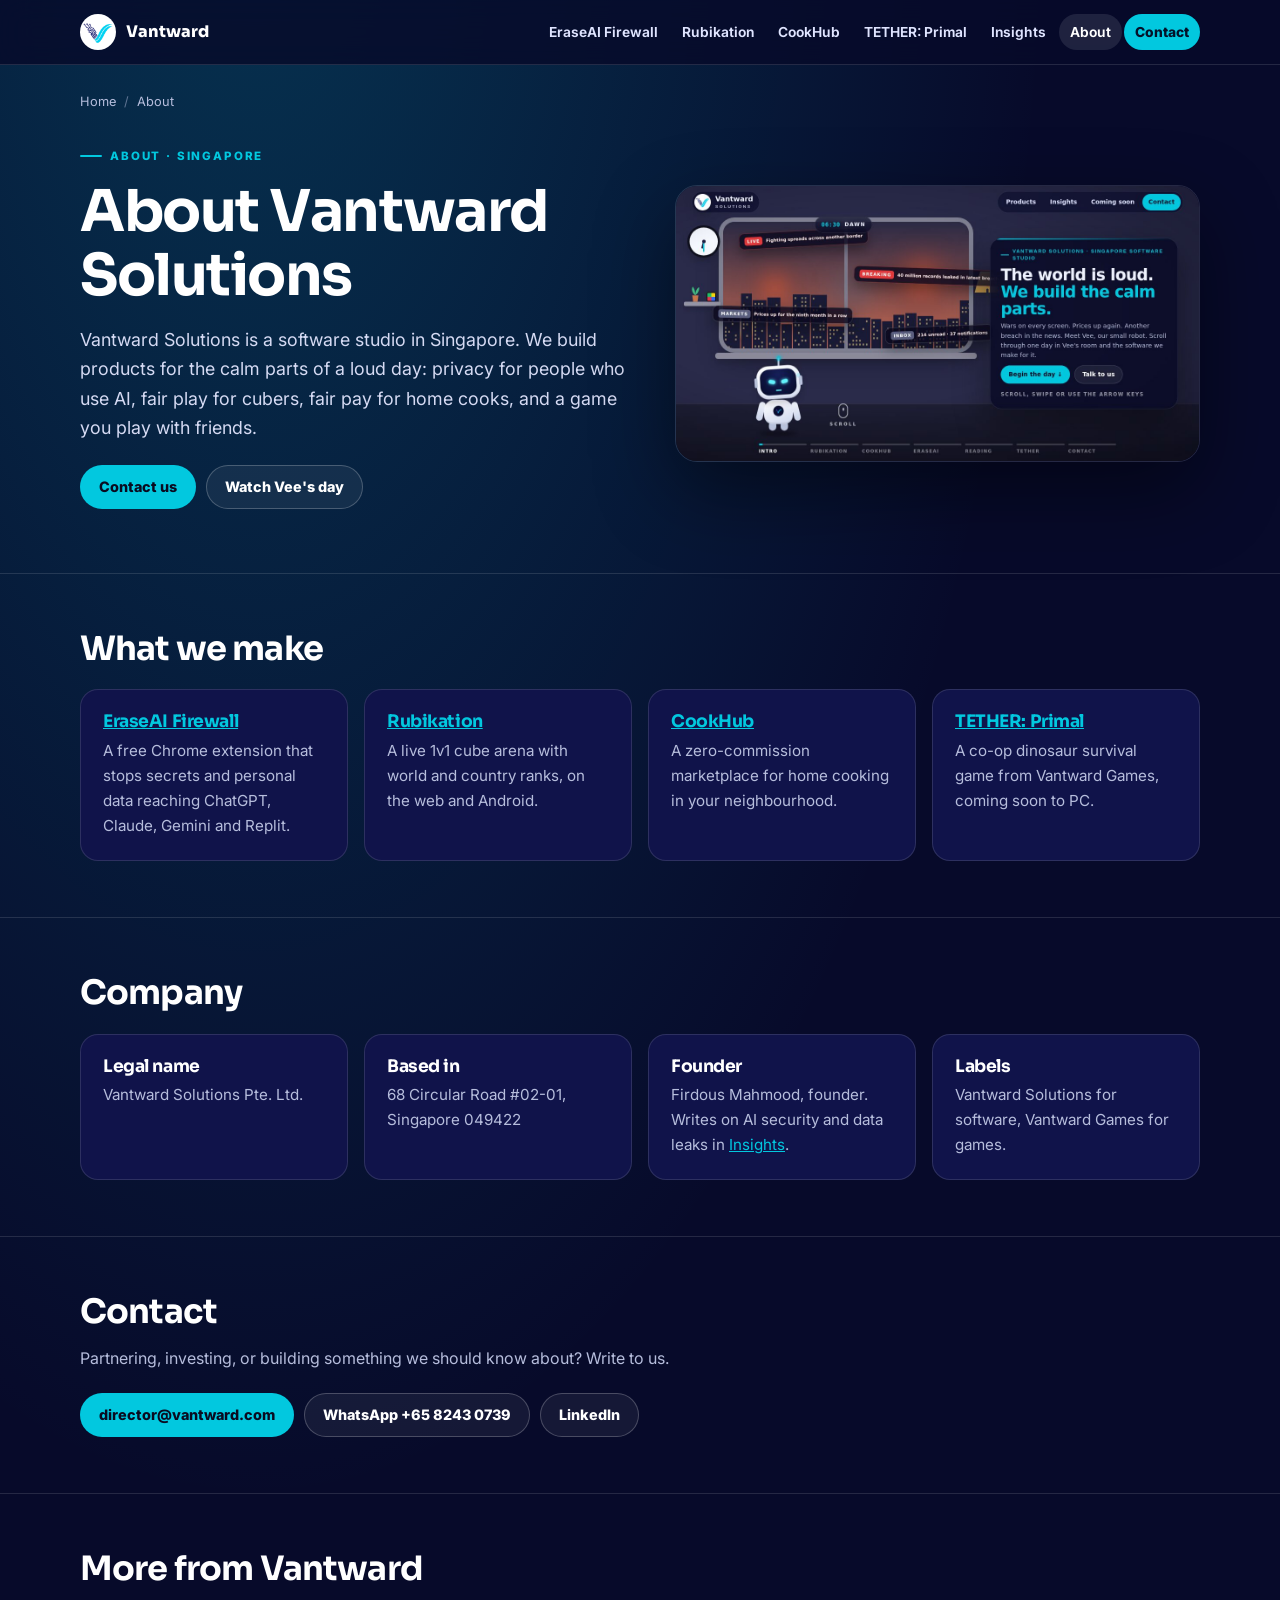
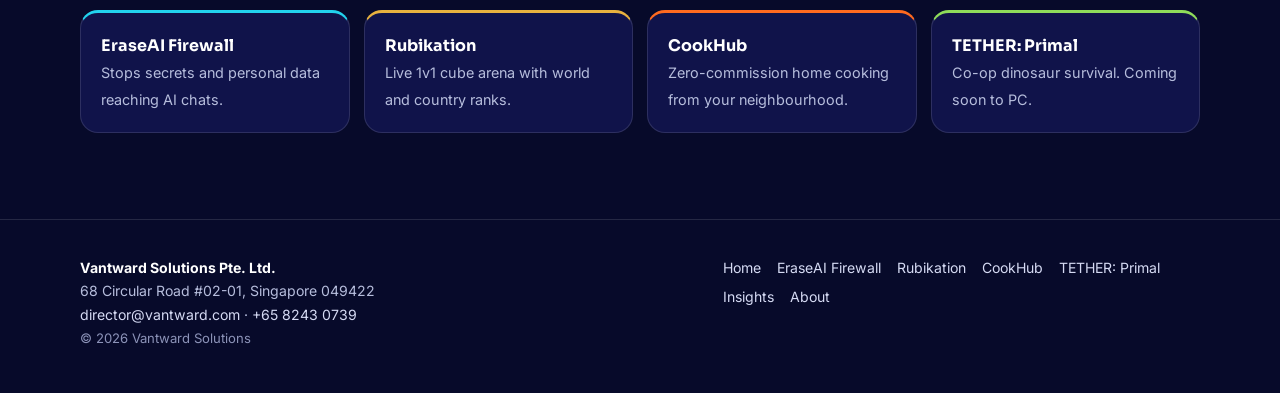
==== about/index.html @ f8a60216 "Add product pages, structured data and crawl files for search. The homepage is one animated page, so" ====
<!doctype html>
<html lang="en">
<head>
  <meta charset="utf-8">
  <meta name="viewport" content="width=device-width, initial-scale=1">
  <meta name="theme-color" content="#0a0c45">
  <title>About Vantward Solutions | Software Studio in Singapore</title>
  <meta name="description" content="Vantward Solutions Pte. Ltd. is a Singapore software studio founded by Firdous Mahmood. We make EraseAI Firewall, Rubikation, CookHub and, under Vantward Games, TETHER: Primal.">
  <meta name="robots" content="index,follow,max-image-preview:large">
  <link rel="canonical" href="https://vantward.com/about/">
  <meta property="og:type" content="website">
  <meta property="og:site_name" content="Vantward Solutions">
  <meta property="og:locale" content="en_SG">
  <meta property="og:url" content="https://vantward.com/about/">
  <meta property="og:title" content="About Vantward Solutions | Software Studio in Singapore">
  <meta property="og:description" content="Vantward Solutions Pte. Ltd. is a Singapore software studio founded by Firdous Mahmood. We make EraseAI Firewall, Rubikation, CookHub and, under Vantward Games, TETHER: Primal.">
  <meta property="og:image" content="https://vantward.com/assets/og/home.jpg">
  <meta property="og:image:width" content="1200">
  <meta property="og:image:height" content="630">
  <meta property="og:image:alt" content="Vee the robot in a room at dawn, the opening scene of vantward.com">
  <meta name="twitter:card" content="summary_large_image">
  <meta name="twitter:title" content="About Vantward Solutions | Software Studio in Singapore">
  <meta name="twitter:description" content="Vantward Solutions Pte. Ltd. is a Singapore software studio founded by Firdous Mahmood. We make EraseAI Firewall, Rubikation, CookHub and, under Vantward Games, TETHER: Primal.">
  <meta name="twitter:image" content="https://vantward.com/assets/og/home.jpg">
  <link rel="icon" type="image/png" href="/assets/favicon.png">
  <link rel="apple-touch-icon" href="/assets/icon-192.png">
  <link rel="manifest" href="/site.webmanifest">
  <link rel="preconnect" href="https://fonts.googleapis.com">
  <link rel="preconnect" href="https://fonts.gstatic.com" crossorigin>
  <link href="https://fonts.googleapis.com/css2?family=Inter:wght@400;600;700;800&family=Sora:wght@700;800&display=swap" rel="stylesheet">
  <link rel="stylesheet" href="/assets/site.css">
  <style>:root { --acc: #02c8df; }</style>
  <script type="application/ld+json">
{
  "@context": "https://schema.org",
  "@graph": [
    {
      "@type": "WebPage",
      "@id": "https://vantward.com/about/#page",
      "url": "https://vantward.com/about/",
      "name": "About Vantward Solutions | Software Studio in Singapore",
      "description": "Vantward Solutions Pte. Ltd. is a Singapore software studio founded by Firdous Mahmood. We make EraseAI Firewall, Rubikation, CookHub and, under Vantward Games, TETHER: Primal.",
      "isPartOf": {
        "@id": "https://vantward.com/#website"
      },
      "publisher": {
        "@id": "https://vantward.com/#org"
      },
      "primaryImageOfPage": "https://vantward.com/assets/og/home.jpg",
      "dateModified": "2026-10-07",
      "inLanguage": "en"
    },
    {
      "@type": "BreadcrumbList",
      "itemListElement": [
        {
          "@type": "ListItem",
          "position": 1,
          "name": "Home",
          "item": "https://vantward.com/"
        },
        {
          "@type": "ListItem",
          "position": 2,
          "name": "About",
          "item": "https://vantward.com/about/"
        }
      ]
    },
    {
      "@type": "AboutPage",
      "url": "https://vantward.com/about/",
      "mainEntity": {
        "@id": "https://vantward.com/#org"
      }
    }
  ]
}
  </script>
</head>
<body>
  <a class="skip" href="#main">Skip to content</a>
  <header class="top">
    <div class="wrap">
      <a class="brand" href="/"><span><img src="/assets/logo-mark-96.png" alt="" width="30" height="30"></span>Vantward</a>
      <nav aria-label="Primary">
        <a href="/eraseai-firewall/">EraseAI Firewall</a>
        <a href="/rubikation/">Rubikation</a>
        <a href="/cookhub/">CookHub</a>
        <a href="/tether-primal/">TETHER: Primal</a>
        <a href="/insights/">Insights</a>
        <a href="/about/" aria-current="page">About</a>
        <a class="cta" href="/about/#contact">Contact</a>
      </nav>
    </div>
  </header>

  <main id="main">
    <div class="wrap">
      <ol class="crumbs" aria-label="Breadcrumb"><li><a href="/">Home</a></li><li aria-current="page">About</li></ol>
      <div class="hero">
        <div>
          <span class="eyebrow">About · Singapore</span>
          <h1>About Vantward Solutions</h1>
          <p class="lead">Vantward Solutions is a software studio in Singapore. We build products for the calm parts of a loud day: privacy for people who use AI, fair play for cubers, fair pay for home cooks, and a game you play with friends.</p>
          <div class="btns">
        <a class="btn primary" href="#contact">Contact us</a>
        <a class="btn" href="/">Watch Vee's day</a>
          </div>
        </div>
        <figure><img src="/assets/og/home.jpg" alt="Vee the robot in a room at dawn, the opening scene of vantward.com" width="1200" height="630" fetchpriority="high"></figure>
      </div>
    </div>

  <section class="block">
    <div class="wrap">
      <h2>What we make</h2>
      <div class="grid">
        <div class="tile"><h3><a href="/eraseai-firewall/">EraseAI Firewall</a></h3><p>A free Chrome extension that stops secrets and personal data reaching ChatGPT, Claude, Gemini and Replit.</p></div>
        <div class="tile"><h3><a href="/rubikation/">Rubikation</a></h3><p>A live 1v1 cube arena with world and country ranks, on the web and Android.</p></div>
        <div class="tile"><h3><a href="/cookhub/">CookHub</a></h3><p>A zero-commission marketplace for home cooking in your neighbourhood.</p></div>
        <div class="tile"><h3><a href="/tether-primal/">TETHER: Primal</a></h3><p>A co-op dinosaur survival game from Vantward Games, coming soon to PC.</p></div>
      </div>
    </div>
  </section>

  <section class="block">
    <div class="wrap">
      <h2>Company</h2>
      <div class="grid">
        <div class="tile"><h3>Legal name</h3><p>Vantward Solutions Pte. Ltd.</p></div>
        <div class="tile"><h3>Based in</h3><p>68 Circular Road #02-01, Singapore 049422</p></div>
        <div class="tile"><h3>Founder</h3><p>Firdous Mahmood, founder. Writes on AI security and data leaks in <a href="/insights/">Insights</a>.</p></div>
        <div class="tile"><h3>Labels</h3><p>Vantward Solutions for software, Vantward Games for games.</p></div>
      </div>
    </div>
  </section>

  <section class="block" id="contact">
    <div class="wrap">
      <h2>Contact</h2>
      <p>Partnering, investing, or building something we should know about? Write to us.</p>
      <div class="btns">
        <a class="btn primary" href="mailto:director@vantward.com?subject=Hello%20Vantward">director@vantward.com</a>
        <a class="btn" href="https://wa.me/6582430739" rel="noopener">WhatsApp +65 8243 0739</a>
        <a class="btn" href= + LI_COMPANY_POST +  rel="noopener">LinkedIn</a>
      </div>
    </div>
  </section>

    <section class="block">
      <div class="wrap">
        <h2>More from Vantward</h2>
        <div class="others">
      <a class="other" href="/eraseai-firewall/" style="--c:#22d3ee"><b>EraseAI Firewall</b><span>Stops secrets and personal data reaching AI chats.</span></a>
      <a class="other" href="/rubikation/" style="--c:#e8b23f"><b>Rubikation</b><span>Live 1v1 cube arena with world and country ranks.</span></a>
      <a class="other" href="/cookhub/" style="--c:#ff6a1f"><b>CookHub</b><span>Zero-commission home cooking from your neighbourhood.</span></a>
      <a class="other" href="/tether-primal/" style="--c:#8fdc5a"><b>TETHER: Primal</b><span>Co-op dinosaur survival. Coming soon to PC.</span></a>
        </div>
      </div>
    </section>
  </main>

  <footer>
    <div class="wrap">
      <div>
        <b style="color:#fff">Vantward Solutions Pte. Ltd.</b><br>
        68 Circular Road #02-01, Singapore 049422<br>
        <a href="mailto:director@vantward.com">director@vantward.com</a> · <a href="https://wa.me/6582430739">+65 8243 0739</a><br>
        <span class="note">© 2026 Vantward Solutions</span>
      </div>
      <nav aria-label="Footer">
        <a href="/">Home</a>
        <a href="/eraseai-firewall/">EraseAI Firewall</a>
        <a href="/rubikation/">Rubikation</a>
        <a href="/cookhub/">CookHub</a>
        <a href="/tether-primal/">TETHER: Primal</a>
        <a href="/insights/">Insights</a>
        <a href="/about/">About</a>
      </nav>
    </div>
  </footer>
</body>
</html>
---- assets/site.css ----
/* Shared styles for the inner pages (the homepage carries its own). */
:root {
  --navy: #0a0c45;
  --ink: #070a2a;
  --panel: #10134a;
  --line: rgba(255, 255, 255, .12);
  --text: #eef2ff;
  --muted: #b6bddc;
  --cyan: #02c8df;
  --acc: var(--cyan);
  --max: 1120px;
}
* { box-sizing: border-box; }
html { -webkit-text-size-adjust: 100%; scroll-behavior: smooth; }
body {
  margin: 0;
  background: radial-gradient(ellipse at 20% -10%, color-mix(in srgb, var(--acc) 22%, transparent), transparent 55%), var(--ink);
  color: var(--text);
  font-family: "Inter", system-ui, -apple-system, "Segoe UI", sans-serif;
  line-height: 1.65;
  -webkit-font-smoothing: antialiased;
}
a { color: var(--acc); }
img { max-width: 100%; height: auto; display: block; }
h1, h2, h3 { font-family: "Sora", "Inter", system-ui, sans-serif; letter-spacing: -.025em; line-height: 1.12; color: #fff; }
h1 { font-size: clamp(2.1rem, 5vw, 3.6rem); margin: 14px 0 0; }
h2 { font-size: clamp(1.5rem, 3vw, 2.1rem); margin: 0 0 14px; }
h3 { font-size: 1.08rem; margin: 0 0 6px; }
p { margin: 0 0 14px; }
.wrap { width: min(var(--max), calc(100% - 32px)); margin: 0 auto; }
.skip { position: absolute; left: -999px; top: 8px; background: #fff; color: #000; padding: 8px 12px; border-radius: 8px; z-index: 99; }
.skip:focus { left: 8px; }

/* Header */
.top { position: sticky; top: 0; z-index: 20; background: rgba(7, 10, 42, .82); border-bottom: 1px solid var(--line); backdrop-filter: blur(14px); -webkit-backdrop-filter: blur(14px); }
.top .wrap { display: flex; align-items: center; justify-content: space-between; gap: 16px; min-height: 64px; }
.brand { display: flex; align-items: center; gap: 10px; text-decoration: none; color: #fff; font-family: "Sora", sans-serif; font-weight: 800; }
.brand span { width: 36px; height: 36px; border-radius: 50%; background: #fff; display: grid; place-items: center; }
.brand img { width: 30px; height: 30px; }
.top nav { display: flex; gap: 2px; flex-wrap: wrap; justify-content: flex-end; }
.top nav a { color: #dfe4ff; text-decoration: none; font-size: .86rem; font-weight: 650; padding: 7px 11px; border-radius: 999px; }
.top nav a:hover, .top nav a[aria-current="page"] { background: rgba(255, 255, 255, .1); color: #fff; }
.top nav a.cta { background: var(--cyan); color: #04122a; font-weight: 800; }
@media (max-width: 900px) { .top nav a:not(.cta) { display: none; } }

/* Breadcrumb */
.crumbs { font-size: .8rem; color: var(--muted); margin: 26px 0 0; padding: 0; list-style: none; display: flex; gap: 8px; flex-wrap: wrap; }
.crumbs li + li::before { content: "/"; margin-right: 8px; opacity: .5; }
.crumbs a { color: var(--muted); text-decoration: none; }
.crumbs a:hover { color: #fff; }

/* Hero */
.hero { display: grid; grid-template-columns: 1.05fr 1fr; gap: 44px; align-items: center; padding: 26px 0 64px; }
.eyebrow { display: inline-flex; align-items: center; gap: 8px; font-size: .72rem; font-weight: 800; letter-spacing: .16em; text-transform: uppercase; color: var(--acc); }
.eyebrow::before { content: ""; width: 22px; height: 2px; border-radius: 2px; background: currentColor; }
.lead { font-size: 1.12rem; color: #d5daf3; margin-top: 16px; }
.tag { font-family: "Sora", sans-serif; font-weight: 700; color: #fff; font-size: 1.15rem; margin-top: 8px; }
.hero figure { margin: 0; border-radius: 22px; overflow: hidden; border: 1px solid var(--line); box-shadow: 0 30px 80px rgba(0, 0, 0, .45); }
@media (max-width: 860px) { .hero { grid-template-columns: 1fr; gap: 28px; padding-bottom: 40px; } }

/* Buttons */
.btns { display: flex; flex-wrap: wrap; gap: 10px; margin-top: 22px; }
.btn { display: inline-flex; align-items: center; min-height: 44px; padding: 0 18px; border-radius: 999px; font-weight: 800; font-size: .9rem; text-decoration: none; border: 1px solid rgba(255, 255, 255, .22); background: rgba(255, 255, 255, .06); color: #fff; }
.btn:hover { border-color: rgba(255, 255, 255, .5); }
.btn.primary { background: var(--acc); color: #0a0b20; border-color: transparent; }
.btn.soon { border-style: dashed; color: var(--muted); }

/* Sections */
section.block { padding: 56px 0; border-top: 1px solid var(--line); }
section.block > .wrap > p, .prose p { color: var(--muted); max-width: 760px; }
.grid { display: grid; grid-template-columns: repeat(auto-fit, minmax(240px, 1fr)); gap: 16px; margin-top: 22px; }
.tile { padding: 22px; border-radius: 18px; background: var(--panel); border: 1px solid var(--line); }
.tile p { color: var(--muted); margin: 0; font-size: .95rem; }
.steps { counter-reset: s; list-style: none; padding: 0; margin: 22px 0 0; display: grid; gap: 12px; max-width: 780px; }
.steps li { counter-increment: s; position: relative; padding: 16px 18px 16px 62px; border-radius: 16px; background: var(--panel); border: 1px solid var(--line); color: var(--muted); }
.steps li::before { content: counter(s); position: absolute; left: 18px; top: 14px; width: 30px; height: 30px; border-radius: 50%; background: var(--acc); color: #0a0b20; font-weight: 900; display: grid; place-items: center; }
.steps b { color: #fff; }
.prices { display: grid; grid-template-columns: repeat(auto-fit, minmax(240px, 1fr)); gap: 16px; margin-top: 22px; max-width: 820px; }
.price { padding: 24px; border-radius: 18px; background: var(--panel); border: 1px solid var(--line); }
.price .amt { font-family: "Sora", sans-serif; font-size: 2rem; font-weight: 800; color: #fff; }
.price ul { margin: 12px 0 0; padding-left: 18px; color: var(--muted); }

/* FAQ */
.faq { max-width: 820px; margin-top: 18px; display: grid; gap: 10px; }
.faq details { border-radius: 16px; background: var(--panel); border: 1px solid var(--line); padding: 4px 18px; }
.faq summary { cursor: pointer; font-weight: 700; color: #fff; padding: 12px 0; list-style: none; }
.faq summary::-webkit-details-marker { display: none; }
.faq summary::after { content: "+"; float: right; color: var(--acc); font-weight: 900; }
.faq details[open] summary::after { content: "–"; }
.faq details p { color: var(--muted); }

/* Articles */
.posts { display: grid; gap: 14px; margin-top: 22px; max-width: 860px; }
.post { display: block; padding: 22px; border-radius: 18px; background: var(--panel); border: 1px solid var(--line); text-decoration: none; color: inherit; }
.post:hover { border-color: color-mix(in srgb, var(--acc) 60%, transparent); }
.post small { font-size: .72rem; font-weight: 800; letter-spacing: .14em; text-transform: uppercase; color: var(--acc); }
.post h3 { margin-top: 8px; font-size: 1.25rem; }
.post p { color: var(--muted); margin: 6px 0 0; }

/* Cross links */
.others { display: grid; grid-template-columns: repeat(auto-fit, minmax(210px, 1fr)); gap: 14px; margin-top: 22px; }
.other { display: block; padding: 20px; border-radius: 18px; background: var(--panel); border: 1px solid var(--line); text-decoration: none; color: inherit; border-top: 3px solid var(--c); }
.other b { display: block; color: #fff; font-family: "Sora", sans-serif; }
.other span { color: var(--muted); font-size: .9rem; }
.note { font-size: .82rem; color: #8c93b8; }

/* Footer */
footer { border-top: 1px solid var(--line); padding: 36px 0 44px; margin-top: 30px; color: var(--muted); font-size: .88rem; }
footer .wrap { display: grid; grid-template-columns: 1.3fr 1fr; gap: 24px; }
footer nav { display: flex; flex-wrap: wrap; gap: 6px 16px; align-content: start; }
footer a { color: #d5daf3; text-decoration: none; }
footer a:hover { color: #fff; }
@media (max-width: 760px) { footer .wrap { grid-template-columns: 1fr; } }
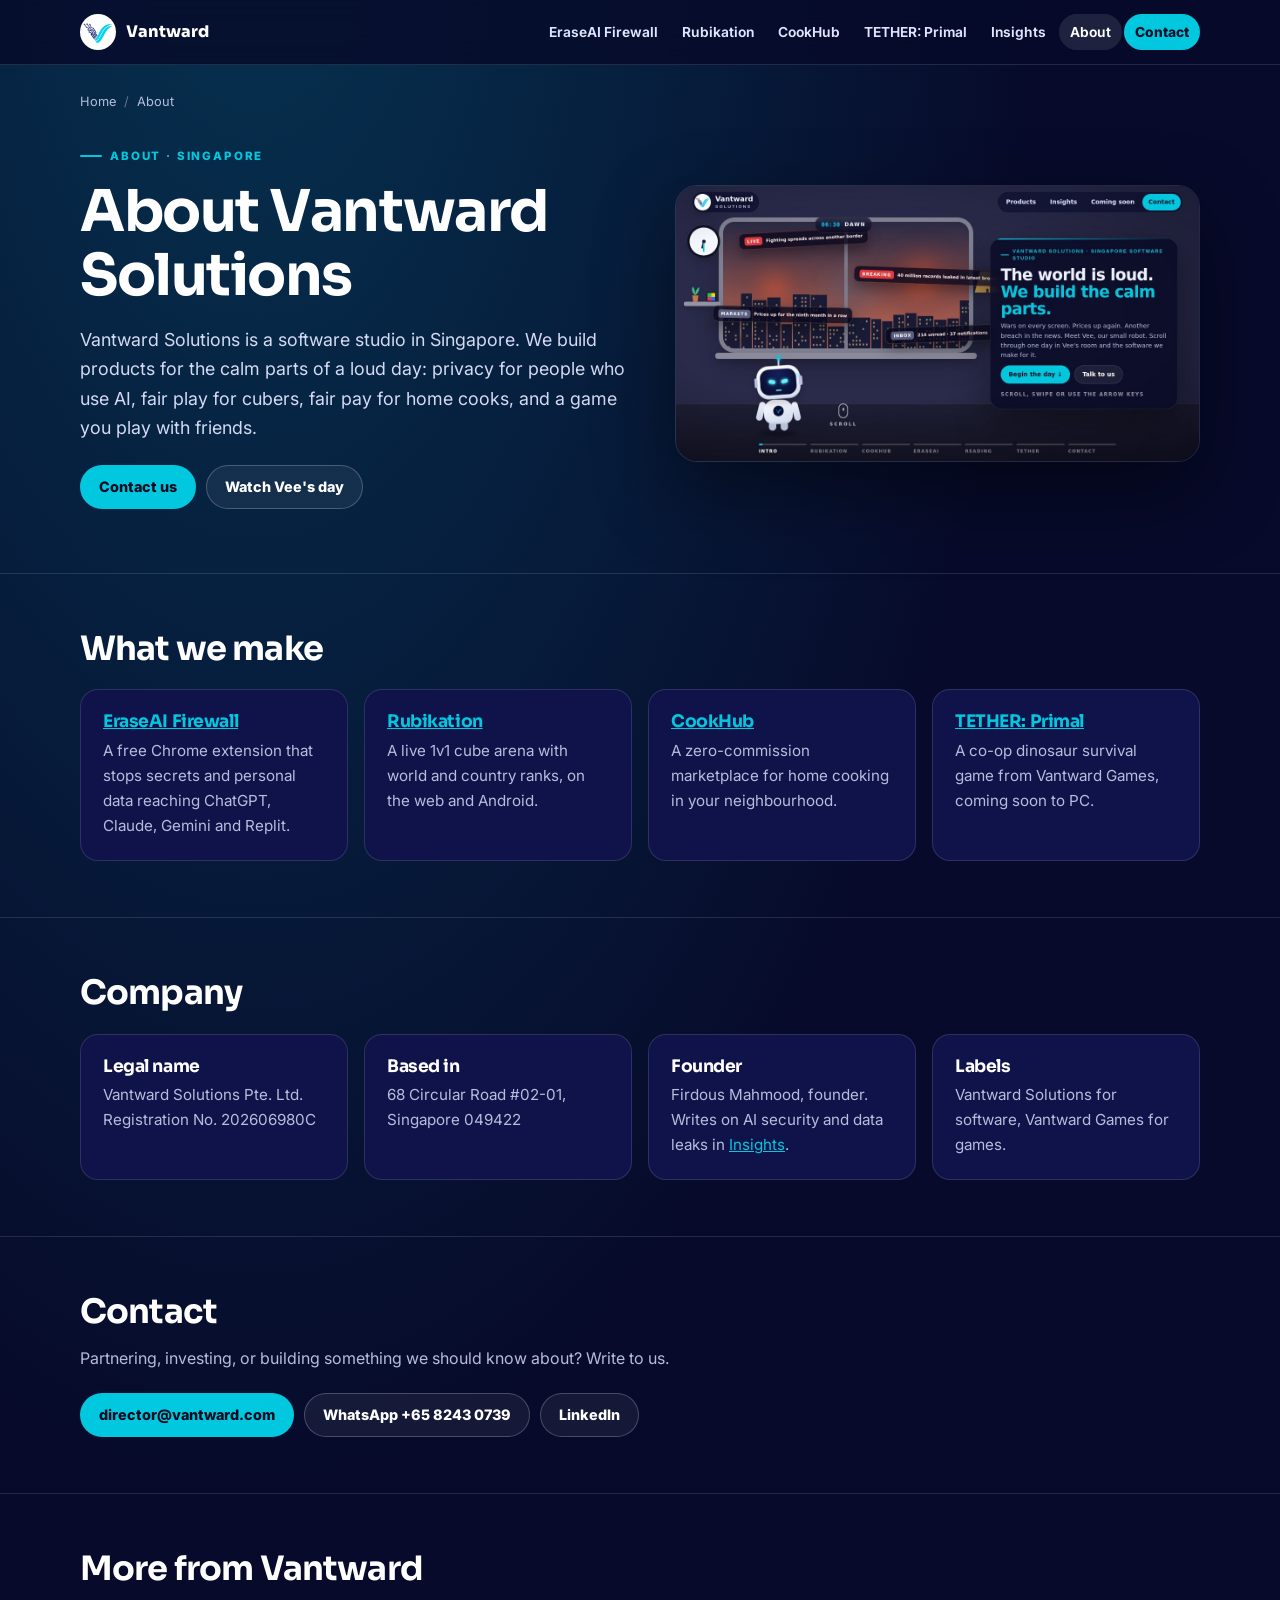
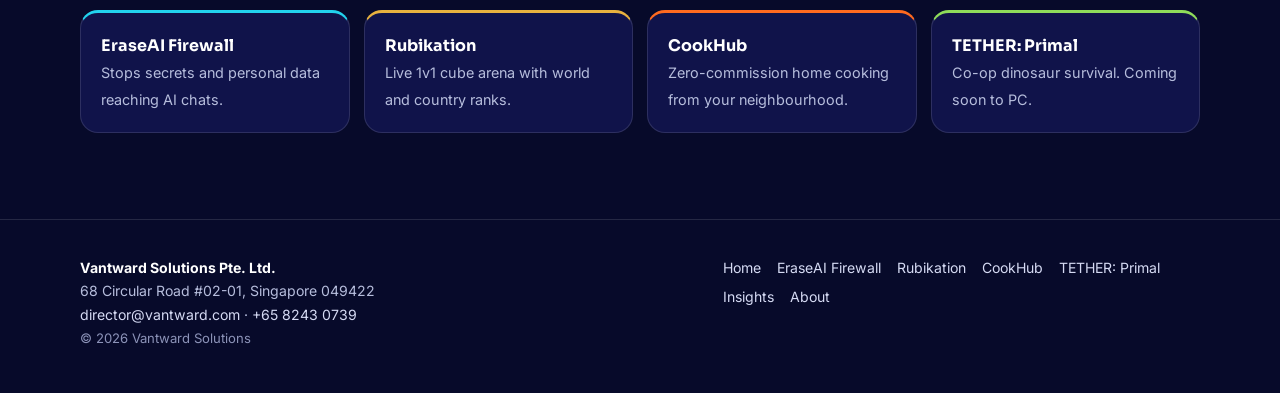
==== commit 413b206e: "Add the company registration number to the structured data and About page. Co-Authored-By: Claude Op" ====
--- a/about/index.html
+++ b/about/index.html
@@ -128,7 +128,7 @@
     <div class="wrap">
       <h2>Company</h2>
       <div class="grid">
-        <div class="tile"><h3>Legal name</h3><p>Vantward Solutions Pte. Ltd.</p></div>
+        <div class="tile"><h3>Legal name</h3><p>Vantward Solutions Pte. Ltd.<br>Registration No. 202606980C</p></div>
         <div class="tile"><h3>Based in</h3><p>68 Circular Road #02-01, Singapore 049422</p></div>
         <div class="tile"><h3>Founder</h3><p>Firdous Mahmood, founder. Writes on AI security and data leaks in <a href="/insights/">Insights</a>.</p></div>
         <div class="tile"><h3>Labels</h3><p>Vantward Solutions for software, Vantward Games for games.</p></div>
@@ -143,7 +143,7 @@
       <div class="btns">
         <a class="btn primary" href="mailto:director@vantward.com?subject=Hello%20Vantward">director@vantward.com</a>
         <a class="btn" href="https://wa.me/6582430739" rel="noopener">WhatsApp +65 8243 0739</a>
-        <a class="btn" href= + LI_COMPANY_POST +  rel="noopener">LinkedIn</a>
+        <a class="btn" href="https://www.linkedin.com/company/vantward-solutions-pte-ltd" rel="noopener">LinkedIn</a>
       </div>
     </div>
   </section>
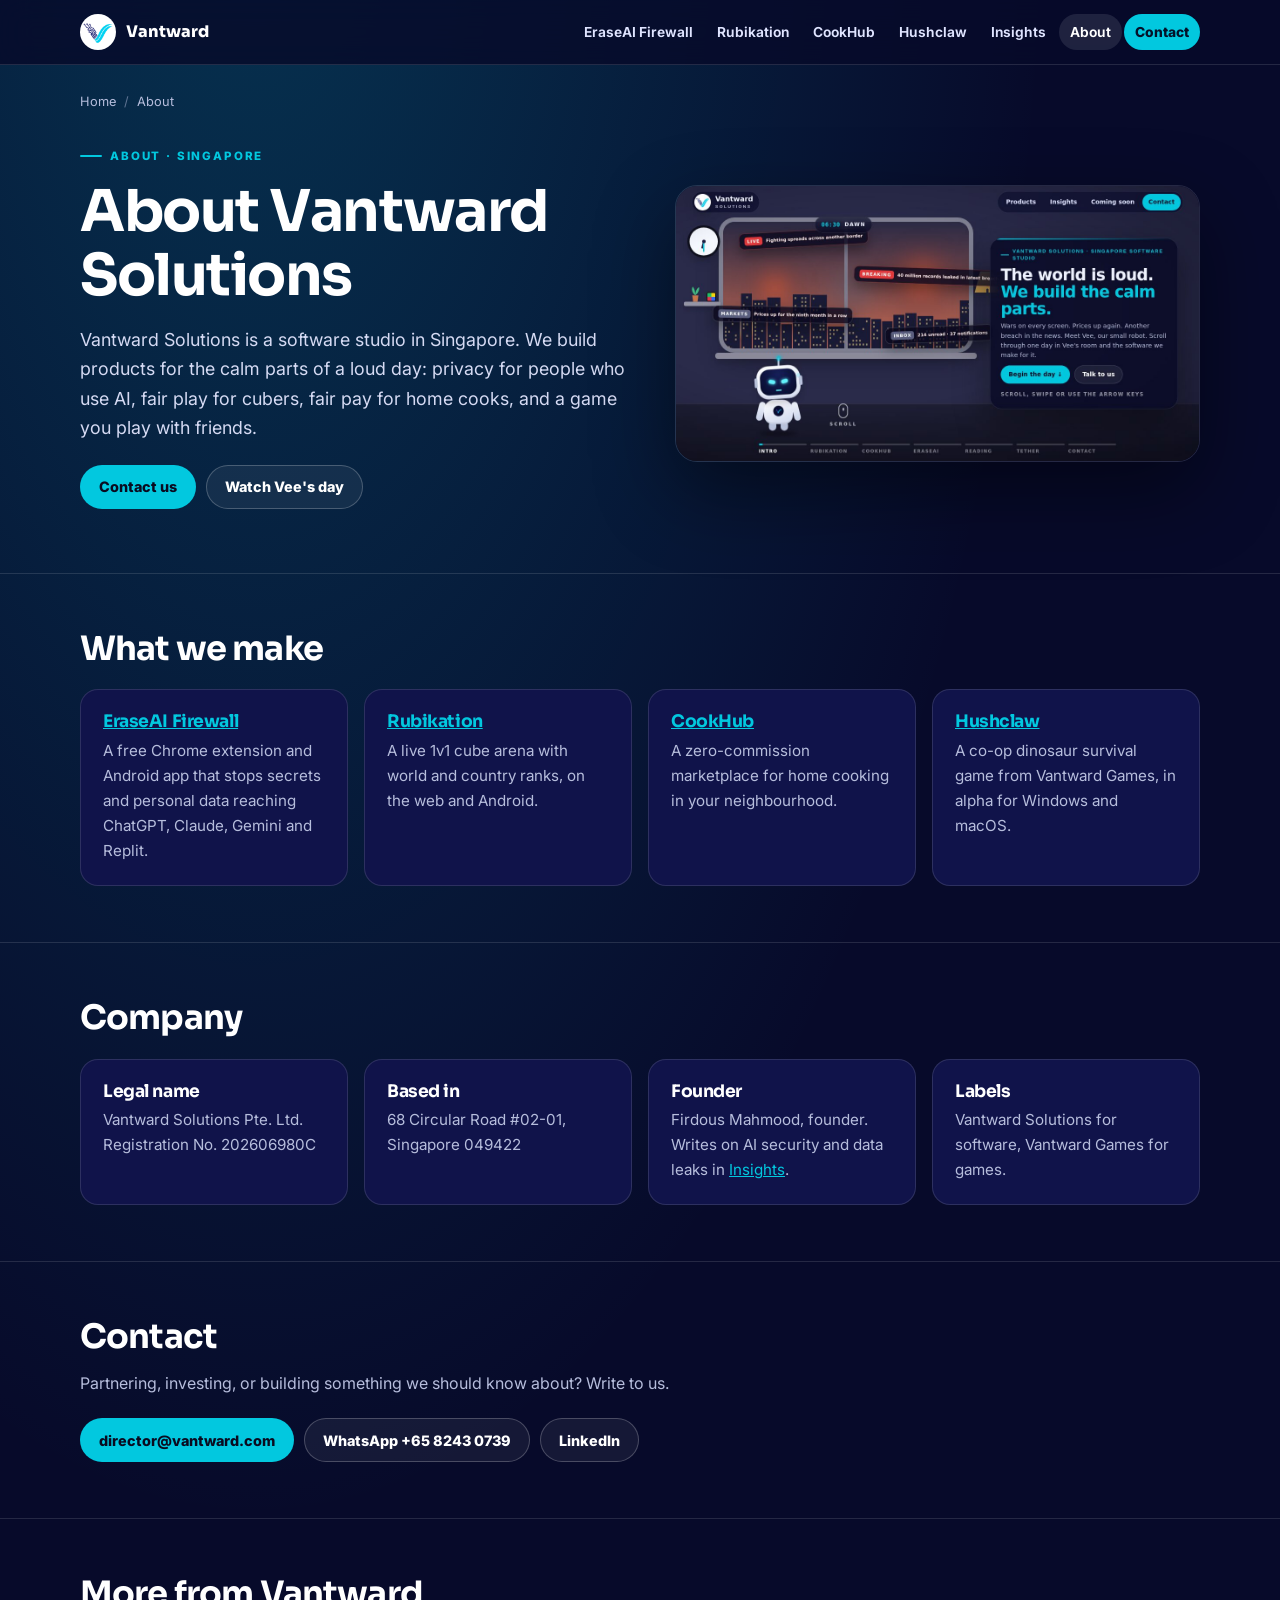
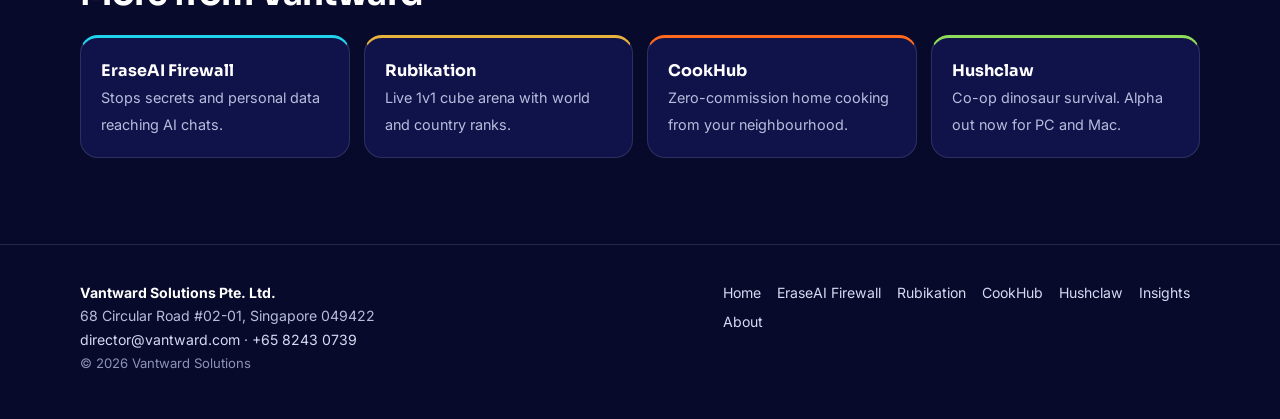
==== commit 5652eee7: "Rename TETHER: Primal to Hushclaw and link the EraseAI Android app. Hushclaw is out as an alpha on i" ====
--- a/about/index.html
+++ b/about/index.html
@@ -5,7 +5,7 @@
   <meta name="viewport" content="width=device-width, initial-scale=1">
   <meta name="theme-color" content="#0a0c45">
   <title>About Vantward Solutions | Software Studio in Singapore</title>
-  <meta name="description" content="Vantward Solutions Pte. Ltd. is a Singapore software studio founded by Firdous Mahmood. We make EraseAI Firewall, Rubikation, CookHub and, under Vantward Games, TETHER: Primal.">
+  <meta name="description" content="Vantward Solutions Pte. Ltd. is a Singapore software studio founded by Firdous Mahmood. We make EraseAI Firewall, Rubikation, CookHub and, under Vantward Games, Hushclaw.">
   <meta name="robots" content="index,follow,max-image-preview:large">
   <link rel="canonical" href="https://vantward.com/about/">
   <meta property="og:type" content="website">
@@ -13,14 +13,14 @@
   <meta property="og:locale" content="en_SG">
   <meta property="og:url" content="https://vantward.com/about/">
   <meta property="og:title" content="About Vantward Solutions | Software Studio in Singapore">
-  <meta property="og:description" content="Vantward Solutions Pte. Ltd. is a Singapore software studio founded by Firdous Mahmood. We make EraseAI Firewall, Rubikation, CookHub and, under Vantward Games, TETHER: Primal.">
+  <meta property="og:description" content="Vantward Solutions Pte. Ltd. is a Singapore software studio founded by Firdous Mahmood. We make EraseAI Firewall, Rubikation, CookHub and, under Vantward Games, Hushclaw.">
   <meta property="og:image" content="https://vantward.com/assets/og/home.jpg">
   <meta property="og:image:width" content="1200">
   <meta property="og:image:height" content="630">
   <meta property="og:image:alt" content="Vee the robot in a room at dawn, the opening scene of vantward.com">
   <meta name="twitter:card" content="summary_large_image">
   <meta name="twitter:title" content="About Vantward Solutions | Software Studio in Singapore">
-  <meta name="twitter:description" content="Vantward Solutions Pte. Ltd. is a Singapore software studio founded by Firdous Mahmood. We make EraseAI Firewall, Rubikation, CookHub and, under Vantward Games, TETHER: Primal.">
+  <meta name="twitter:description" content="Vantward Solutions Pte. Ltd. is a Singapore software studio founded by Firdous Mahmood. We make EraseAI Firewall, Rubikation, CookHub and, under Vantward Games, Hushclaw.">
   <meta name="twitter:image" content="https://vantward.com/assets/og/home.jpg">
   <link rel="icon" type="image/png" href="/assets/favicon.png">
   <link rel="apple-touch-icon" href="/assets/icon-192.png">
@@ -39,7 +39,7 @@
       "@id": "https://vantward.com/about/#page",
       "url": "https://vantward.com/about/",
       "name": "About Vantward Solutions | Software Studio in Singapore",
-      "description": "Vantward Solutions Pte. Ltd. is a Singapore software studio founded by Firdous Mahmood. We make EraseAI Firewall, Rubikation, CookHub and, under Vantward Games, TETHER: Primal.",
+      "description": "Vantward Solutions Pte. Ltd. is a Singapore software studio founded by Firdous Mahmood. We make EraseAI Firewall, Rubikation, CookHub and, under Vantward Games, Hushclaw.",
       "isPartOf": {
         "@id": "https://vantward.com/#website"
       },
@@ -47,7 +47,7 @@
         "@id": "https://vantward.com/#org"
       },
       "primaryImageOfPage": "https://vantward.com/assets/og/home.jpg",
-      "dateModified": "2026-10-07",
+      "dateModified": "2026-10-19",
       "inLanguage": "en"
     },
     {
@@ -87,7 +87,7 @@
         <a href="/eraseai-firewall/">EraseAI Firewall</a>
         <a href="/rubikation/">Rubikation</a>
         <a href="/cookhub/">CookHub</a>
-        <a href="/tether-primal/">TETHER: Primal</a>
+        <a href="/hushclaw/">Hushclaw</a>
         <a href="/insights/">Insights</a>
         <a href="/about/" aria-current="page">About</a>
         <a class="cta" href="/about/#contact">Contact</a>
@@ -116,10 +116,10 @@
     <div class="wrap">
       <h2>What we make</h2>
       <div class="grid">
-        <div class="tile"><h3><a href="/eraseai-firewall/">EraseAI Firewall</a></h3><p>A free Chrome extension that stops secrets and personal data reaching ChatGPT, Claude, Gemini and Replit.</p></div>
+        <div class="tile"><h3><a href="/eraseai-firewall/">EraseAI Firewall</a></h3><p>A free Chrome extension and Android app that stops secrets and personal data reaching ChatGPT, Claude, Gemini and Replit.</p></div>
         <div class="tile"><h3><a href="/rubikation/">Rubikation</a></h3><p>A live 1v1 cube arena with world and country ranks, on the web and Android.</p></div>
         <div class="tile"><h3><a href="/cookhub/">CookHub</a></h3><p>A zero-commission marketplace for home cooking in your neighbourhood.</p></div>
-        <div class="tile"><h3><a href="/tether-primal/">TETHER: Primal</a></h3><p>A co-op dinosaur survival game from Vantward Games, coming soon to PC.</p></div>
+        <div class="tile"><h3><a href="/hushclaw/">Hushclaw</a></h3><p>A co-op dinosaur survival game from Vantward Games, in alpha for Windows and macOS.</p></div>
       </div>
     </div>
   </section>
@@ -155,7 +155,7 @@
       <a class="other" href="/eraseai-firewall/" style="--c:#22d3ee"><b>EraseAI Firewall</b><span>Stops secrets and personal data reaching AI chats.</span></a>
       <a class="other" href="/rubikation/" style="--c:#e8b23f"><b>Rubikation</b><span>Live 1v1 cube arena with world and country ranks.</span></a>
       <a class="other" href="/cookhub/" style="--c:#ff6a1f"><b>CookHub</b><span>Zero-commission home cooking from your neighbourhood.</span></a>
-      <a class="other" href="/tether-primal/" style="--c:#8fdc5a"><b>TETHER: Primal</b><span>Co-op dinosaur survival. Coming soon to PC.</span></a>
+      <a class="other" href="/hushclaw/" style="--c:#8fdc5a"><b>Hushclaw</b><span>Co-op dinosaur survival. Alpha out now for PC and Mac.</span></a>
         </div>
       </div>
     </section>
@@ -174,7 +174,7 @@
         <a href="/eraseai-firewall/">EraseAI Firewall</a>
         <a href="/rubikation/">Rubikation</a>
         <a href="/cookhub/">CookHub</a>
-        <a href="/tether-primal/">TETHER: Primal</a>
+        <a href="/hushclaw/">Hushclaw</a>
         <a href="/insights/">Insights</a>
         <a href="/about/">About</a>
       </nav>
